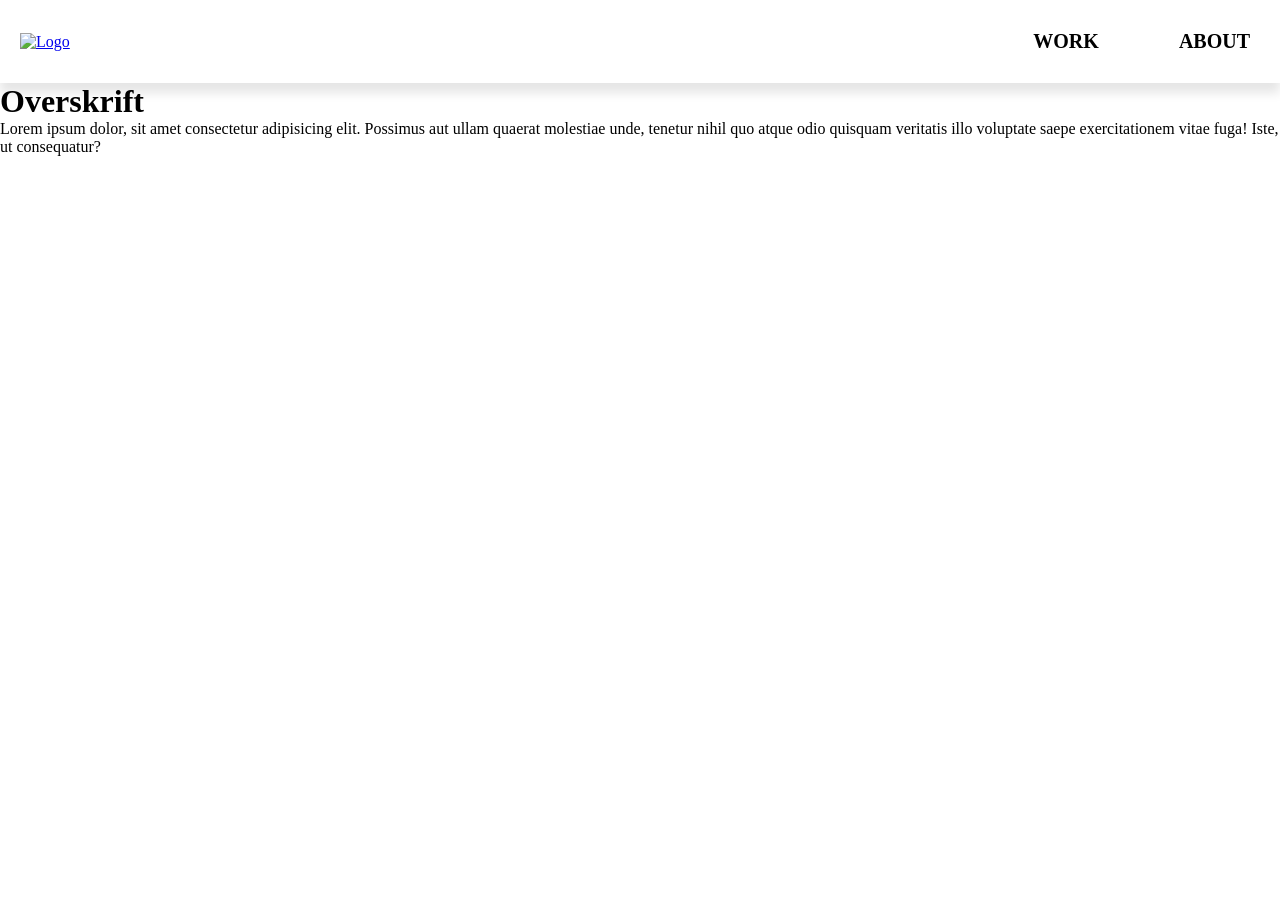
==== index.html @ a23b7e29 "færdig menu" ====
<!DOCTYPE html>
<html lang="da">

<head>
    <meta charset="UTF-8">
    <meta http-equiv="X-UA-Compatible" content="IE=edge">
    <meta name="viewport" content="width=device-width, initial-scale=1.0">
    <title>Forside</title>
    <link rel="stylesheet" href="generel.css">
</head>

<body>
    <header>
        <div class="logo">
            <a href="/">
                <img src="logo.png" alt="Logo">
            </a>
        </div>
        <nav>
            <ul class="menu">
                <li>
                    <details class="work-dropdown">
                        <summary class="menupunkt">WORK</summary>

                        <div class="work-menu">
                            <a href="tema2web.html">02 Grundlæggende Web</a>
                            <a href="tema3uxui.html">03 Grundlæggende UX/UI</a>
                            <a href="tema4js.html">04 Grundlæggende JavaScript</a>
                            <a href="tema5indhold.html">05 Grundlæggende Indhold</a>
                        </div>
                    </details>
                </li>


                <li><a href="about.html" class="menupunkt">ABOUT</a></li>
            </ul>
            <button class="burger">
                <span class="line"></span>
                <span class="line"></span>
                <span class="line"></span>
            </button>
        </nav>
    </header>


    <main>
        <h1>Overskrift</h1>
        <p>Lorem ipsum dolor, sit amet consectetur adipisicing elit. Possimus aut ullam quaerat molestiae unde, tenetur
            nihil quo atque odio quisquam veritatis illo voluptate saepe exercitationem vitae fuga! Iste, ut
            consequatur?</p>
    </main>

    <script src="menu.js"></script>
</body>

</html>
---- generel.css ----
/* RESET */
* {
  margin: 0;
  padding: 0;
  box-sizing: border-box;
}

header {
  position: sticky;
  top: 0;
  display: flex;
  justify-content: space-between;
  align-items: center;
  padding: 20px;
  background-color: #ffffff;
  box-shadow: 0 10px 10px rgba(0, 0, 0, 0.1);
}

.logo img {
  width: 50px;
  height: 50px;
}

nav {
  display: flex;
  align-items: center;
}

.menu {
  display: flex;
  list-style: none;
  margin: 0;
  padding: 0;
}

.menu li {
  margin-right: 20px;
}

.menu li:last-child {
  margin-right: 0;
}

.menu a,
.menupunkt {
  display: block;
  padding: 10px;
  color: #000000;
  font-size: 20px;
  font-weight: bold;
  text-decoration: none;
  transition: color 0.3s;
  text-align: end;
}

.burger {
  width: 30px;
  height: 20px;
  cursor: pointer;
}

.burger .line {
  display: block;
  width: 100%;
  height: 2px;
  background-color: #333333;
  margin-bottom: 5px;
  transition: 0.2s linear;
}

/* WORK MENU DROPDOWN */
summary {
  list-style: none;
  cursor: pointer;
}

summary::-webkit-details-marker {
  display: none;
}

/* dropdown styling */
.work-dropdown {
  position: relative;
}

.work-menu {
  margin-top: 10px;
}

.work-menu a {
  font-weight: normal;
  font-size: 16px;
}

/* media query for skærme på 800px eller mindre */
@media screen and (max-width: 800px) {
  .menu {
    display: none;
  }
  .burger {
    display: block;
    background-color: transparent;
    border: 0;
  }
  .burger.active .line:nth-child(1) {
    transform: rotate(45deg) translate(5px, 5px);
    transition: 0.2s linear;
  }

  .burger.active .line:nth-child(2) {
    opacity: 0;
    transition: 0.15s linear;
  }

  .burger.active .line:nth-child(3) {
    transform: rotate(-45deg) translate(5px, -5px);
    transition: 0.2s linear;
  }

  nav.active .menu {
    display: block;
    background-color: #ffffff;
    position: absolute;
    top: 94px;
    left: 0;
    width: 100%;
    box-shadow: 0 10px 10px rgba(0, 0, 0, 0.1);
    z-index: 1;
  }

  nav.active .menu li {
    margin: 10px 20px;
  }
}

/* media query for skærme på 801px eller større */
@media (min-width: 801px) {
  .menu {
    display: flex;
    margin-left: auto;
    gap: 40px;
  }

  .burger {
    display: none;
  }

  /* WORK MENU DROPDOWN DESKTOP */
  .work-menu {
    position: absolute;
    top: 100%;
    left: 0;
    background: white;
    box-shadow: 0 10px 10px rgba(0, 0, 0, 0.1);
    padding: 10px;
    min-width: 240px;
  }

  .work-menu a:hover,
  .menupunkt:hover {
    color: #ffd000;
    text-decoration: underline;
  }
}
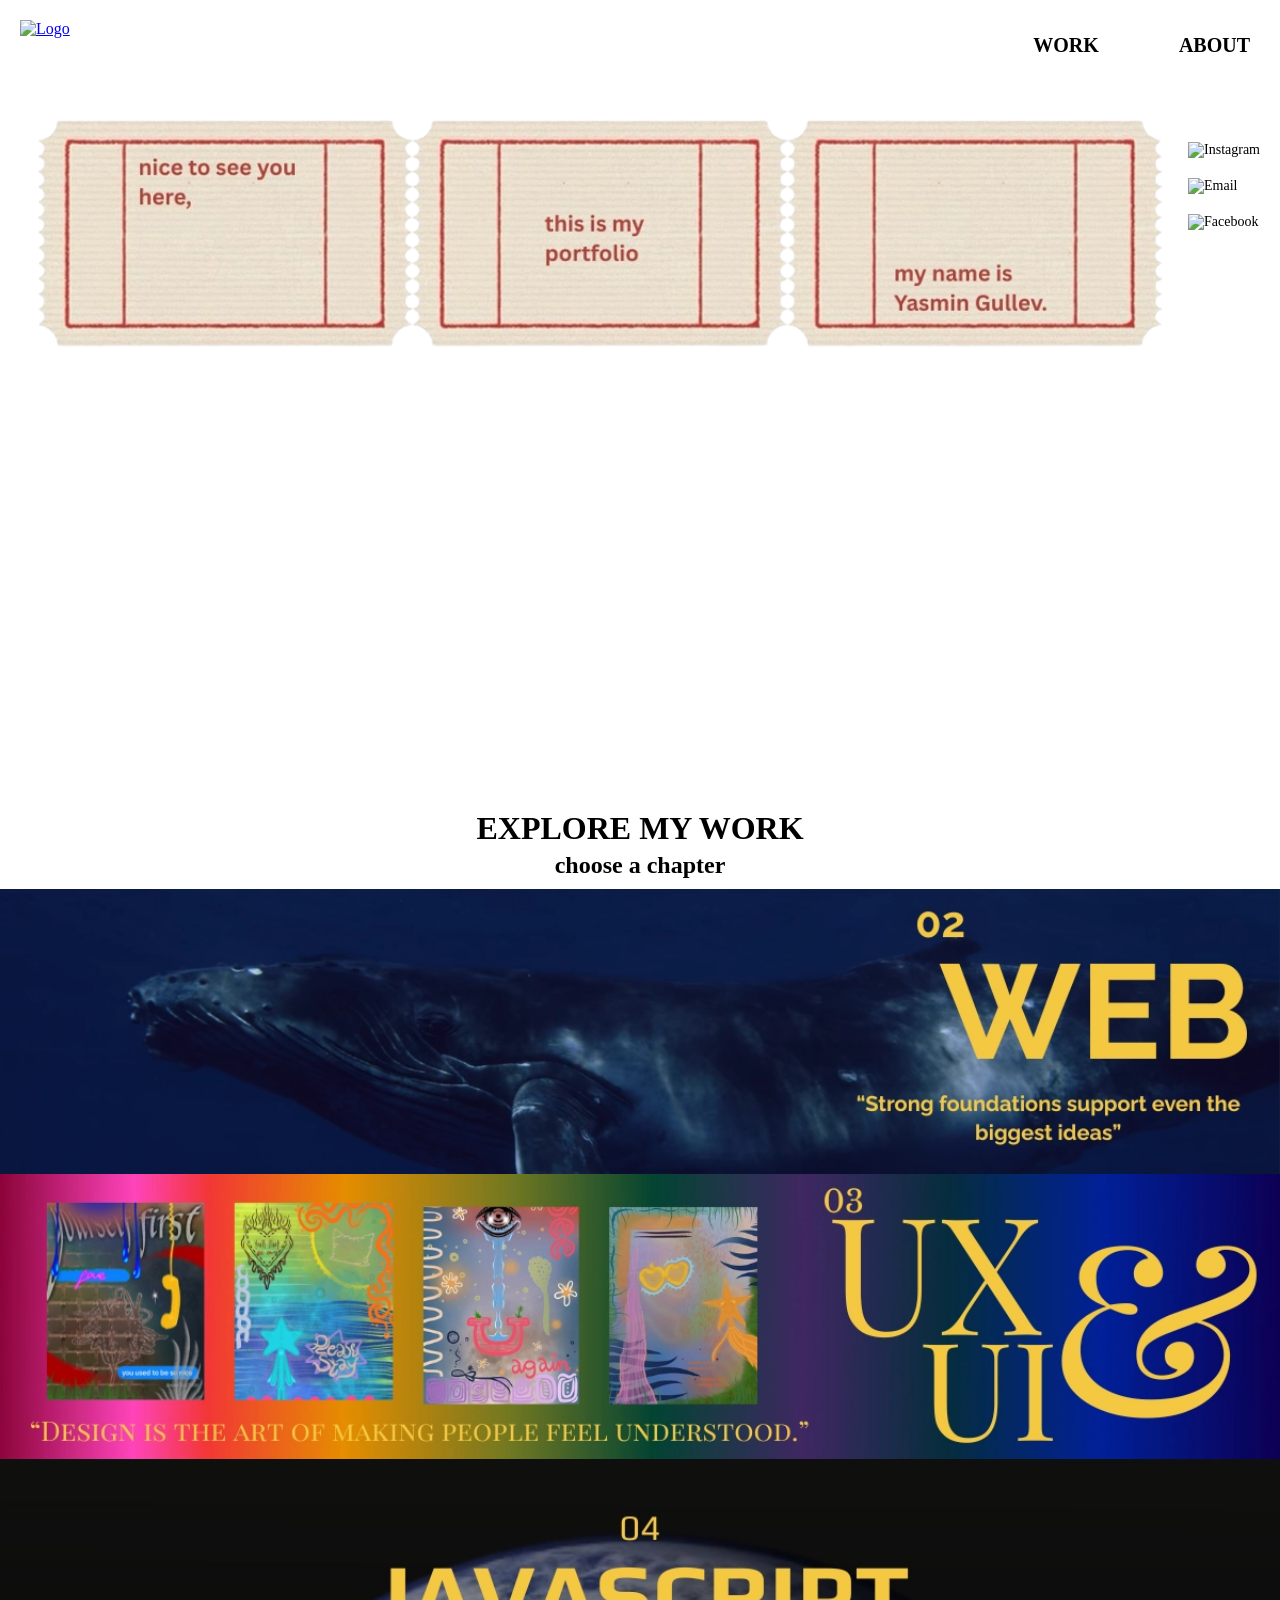
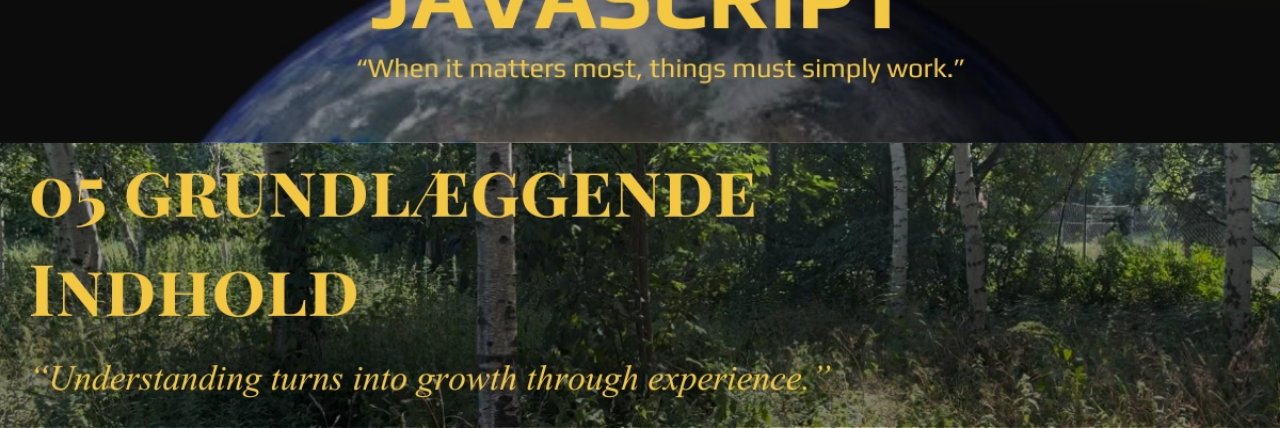
==== commit e7e52b6d: "forside halvt done" ====
--- a/index.html
+++ b/index.html
@@ -7,6 +7,7 @@
     <meta name="viewport" content="width=device-width, initial-scale=1.0">
     <title>Forside</title>
     <link rel="stylesheet" href="generel.css">
+    <link rel="stylesheet" href="forside.css">
 </head>
 
 <body>
@@ -43,12 +44,50 @@
     </header>
 
 
-    <main>
-        <h1>Overskrift</h1>
-        <p>Lorem ipsum dolor, sit amet consectetur adipisicing elit. Possimus aut ullam quaerat molestiae unde, tenetur
-            nihil quo atque odio quisquam veritatis illo voluptate saepe exercitationem vitae fuga! Iste, ut
-            consequatur?</p>
-    </main>
+    <section class="hero">
+        <div class="hero-content">
+            <img src="img/forside.webp" alt="Banner of 3 tickets that says welcome to my portfolio"
+                class="hero_section1">
+        </div>
+
+        <div class="socials">
+            <a href="#">
+                <img src="icons/instagram.svg" alt="Instagram">
+            </a>
+
+            <a href="#">
+                <img src="icons/email.svg" alt="Email">
+            </a>
+
+            <a href="#">
+                <img src="icons/facebook.svg" alt="Facebook">
+            </a>
+        </div>
+    </section>
+
+    <div class="title-section">
+        <h1>EXPLORE MY WORK</h1>
+        <h2>choose a chapter</h2>
+    </div>
+
+    <section class="projects">
+
+        <a href="tema2web.html">
+            <img src="img/02 web.webp" alt="02 Grundlæggende Webproject banner">
+        </a>
+
+        <a href="tema3uxui.html">
+            <img src="img/03 uxui.webp" alt="03 Grundlæggende UX/UI project banner">
+        </a>
+
+        <a href="tema4js.html">
+            <img src="img/04 js.webp" alt="04 Grundlæggende JavaScript project banner">
+        </a>
+
+        <a href="tema5indhold.html">
+            <img src="img/05 indhold.webp" alt="05 Grundlæggende Indhold project banner">
+        </a>
+    </section>
 
     <script src="menu.js"></script>
 </body>
--- a/generel.css
+++ b/generel.css
@@ -13,7 +13,6 @@
   align-items: center;
   padding: 20px;
   background-color: #ffffff;
-  box-shadow: 0 10px 10px rgba(0, 0, 0, 0.1);
 }
 
 .logo img {
@@ -78,7 +77,6 @@
   display: none;
 }
 
-/* dropdown styling */
 .work-dropdown {
   position: relative;
 }
@@ -90,6 +88,13 @@
 .work-menu a {
   font-weight: normal;
   font-size: 16px;
+}
+
+/* hero imgs styling */
+img {
+  width: 100%;
+  height: auto;
+  display: block;
 }
 
 /* media query for skærme på 800px eller mindre */
--- a/forside.css
+++ b/forside.css
@@ -0,0 +1,100 @@
+/* RESET */
+* {
+  margin: 0;
+  padding: 0;
+  box-sizing: border-box;
+}
+
+/* HERO – MOBIL FIRST */
+.hero {
+  display: grid;
+  grid-template-columns: 1fr;
+  gap: 20px;
+  padding: 20px;
+}
+
+/* HERO CONTENT */
+.hero-content {
+  width: 100%;
+}
+
+/* HERO IMAGE */
+.hero_section1 {
+  width: 100%;
+  max-width: 1200px; /* eller 1200px */
+  display: block;
+}
+
+/* SOCIALS – mobil (vandret) */
+.socials {
+  display: flex;
+  gap: 20px;
+}
+
+/* SOCIAL LINKS */
+.socials a {
+  text-decoration: none;
+  color: black;
+  font-size: 14px;
+}
+
+/* TITLE SECTION */
+.title-section {
+  text-align: center;
+  margin-bottom: 10px;
+}
+
+h1 {
+  font-size: 32px;
+  margin-bottom: 5px;
+}
+
+/* PROJECTS GRID */
+.projects {
+  display: grid;
+  /* gap: 60px;
+  padding: 60px 20px;*/
+}
+
+.projects a {
+  display: block;
+}
+
+.projects img {
+  width: 100%;
+  height: auto;
+  display: block;
+}
+/* media query for skærme på 800px eller mindre */
+@media screen and (max-width: 800px) {
+  .hero {
+    grid-template-columns: 1fr;
+    min-height: auto;
+    padding: 10px;
+    gap: 15px;
+  }
+
+  .socials {
+    flex-direction: row;
+    justify-content: center;
+  }
+}
+
+/* media query for skærme på 801px eller større */
+@media (min-width: 801px) {
+  .hero {
+    grid-template-columns: 1fr auto;
+    min-height: 80vh;
+    padding: 20px;
+    gap: 20px;
+  }
+
+  .hero_section1 {
+    margin-left: 5px;
+  }
+
+  .socials {
+    flex-direction: column;
+    margin-top: 31.7px;
+  }
+}
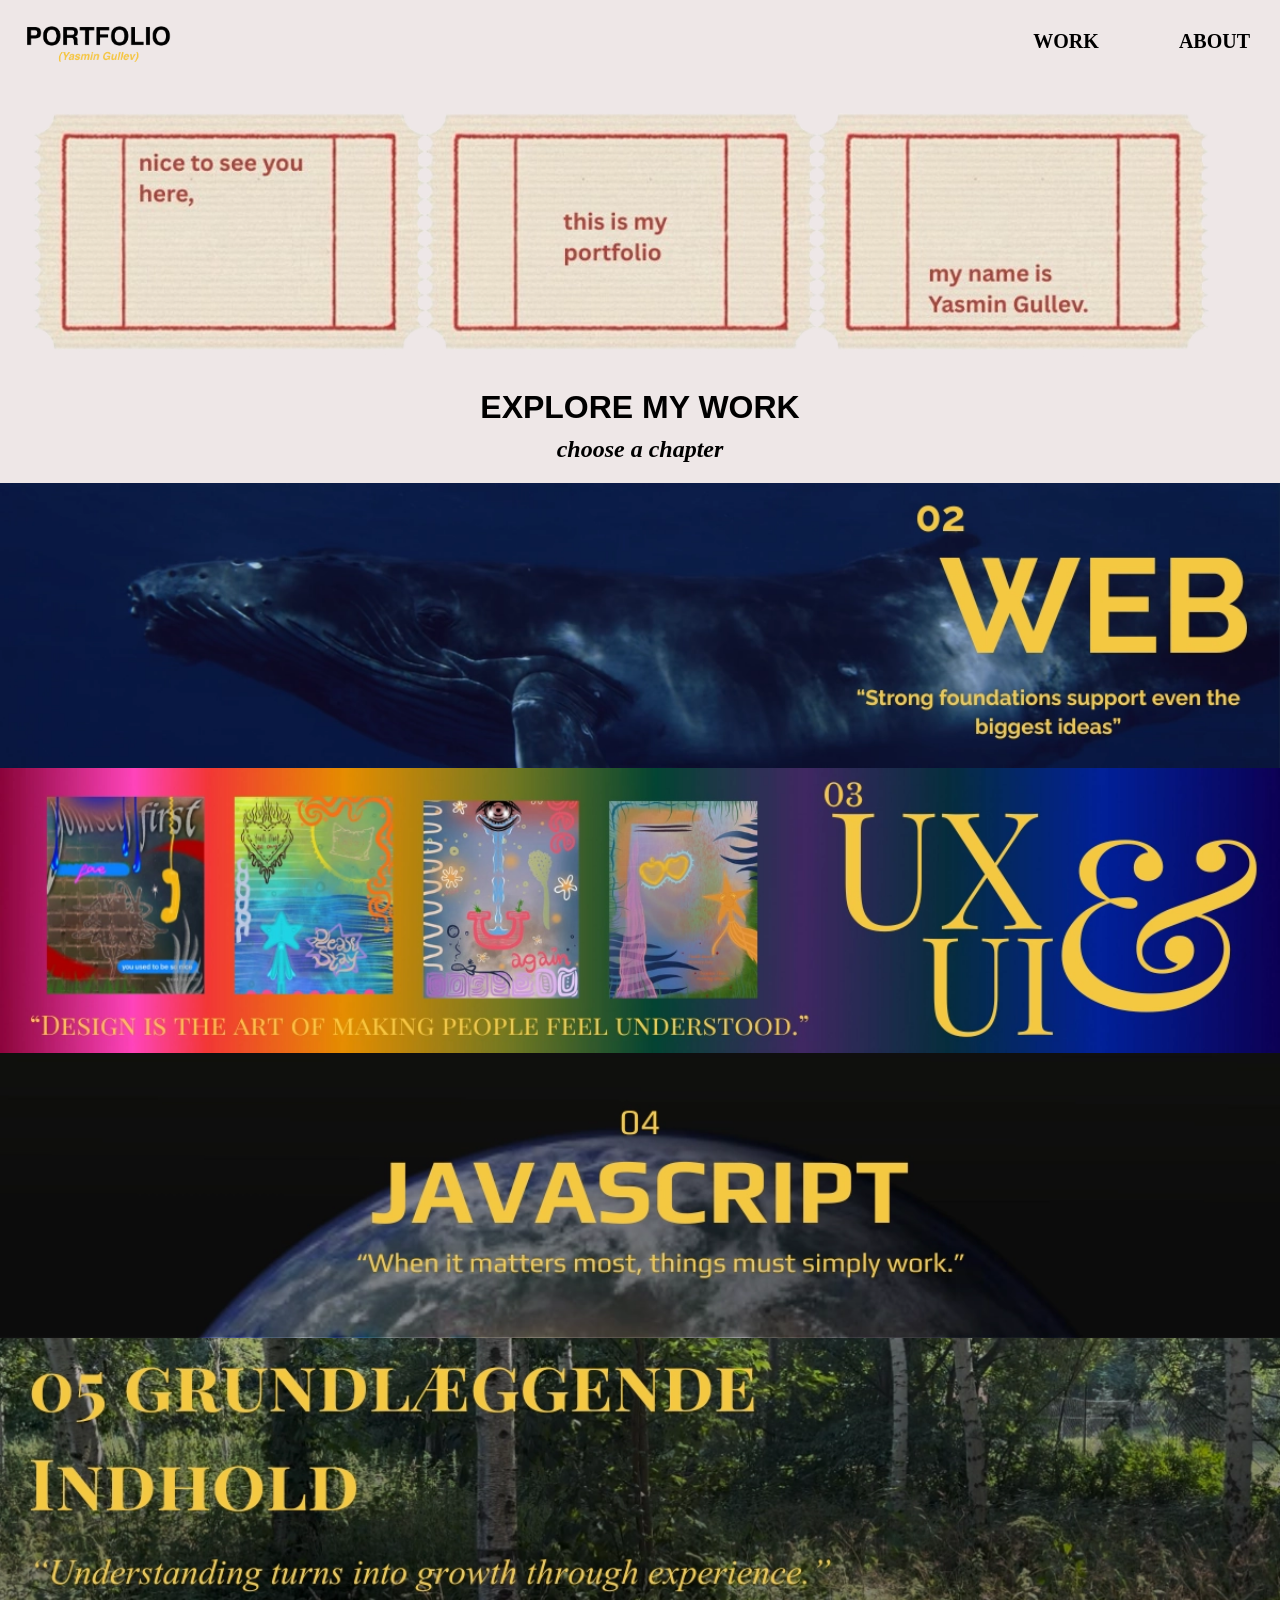
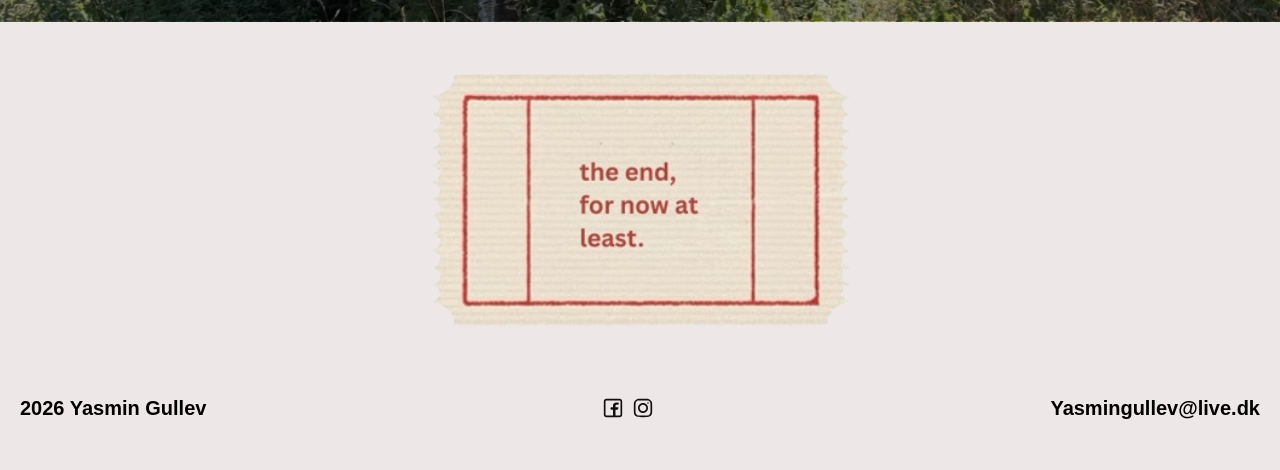
==== commit 92c46d22: "forside done" ====
--- a/index.html
+++ b/index.html
@@ -13,8 +13,8 @@
 <body>
     <header>
         <div class="logo">
-            <a href="/">
-                <img src="logo.png" alt="Logo">
+            <a href="index.html">
+                <img src="img/logo.webp" alt="Logo">
             </a>
         </div>
         <nav>
@@ -49,20 +49,6 @@
             <img src="img/forside.webp" alt="Banner of 3 tickets that says welcome to my portfolio"
                 class="hero_section1">
         </div>
-
-        <div class="socials">
-            <a href="#">
-                <img src="icons/instagram.svg" alt="Instagram">
-            </a>
-
-            <a href="#">
-                <img src="icons/email.svg" alt="Email">
-            </a>
-
-            <a href="#">
-                <img src="icons/facebook.svg" alt="Facebook">
-            </a>
-        </div>
     </section>
 
     <div class="title-section">
@@ -89,7 +75,26 @@
         </a>
     </section>
 
+    <img class="footer-img" src="img/forside_bottom.webp" alt="Ticket that says: the end at least for now">
+
     <script src="menu.js"></script>
+
+
+
+    <footer class="footer">
+        <p>2026 Yasmin Gullev</p>
+        <div class="socials_footer">
+            <a href="#">
+                <img src="svg/fb.svg" alt="Facebook">
+            </a>
+
+            <a href="#">
+                <img src="svg/ig.svg" alt="Instagram">
+            </a>
+
+        </div>
+        <a class="mail-link" href="mailto:Yasmingullev@live.dk">Yasmingullev@live.dk</a>
+    </footer>
 </body>
 
 </html>
--- a/generel.css
+++ b/generel.css
@@ -5,6 +5,23 @@
   box-sizing: border-box;
 }
 
+:root {
+  --accent: #f5c518;
+  --primary-color: #000000;
+  --base-color: #eee7e7;
+
+  --primary-font: helvetica, arial, sans-serif;
+  --secondary-font: "Times New Roman", serif;
+
+  --font-size-title: 32px;
+  --font-size-text: 16px;
+  --font-size-img: 10px;
+}
+
+body {
+  background-color: var(--base-color);
+}
+
 header {
   position: sticky;
   top: 0;
@@ -12,12 +29,12 @@
   justify-content: space-between;
   align-items: center;
   padding: 20px;
-  background-color: #ffffff;
+  background-color: var(--base-color);
 }
 
 .logo img {
-  width: 50px;
-  height: 50px;
+  width: auto;
+  height: 40px;
 }
 
 nav {
@@ -44,7 +61,7 @@
 .menupunkt {
   display: block;
   padding: 10px;
-  color: #000000;
+  color: var(--primary-color);
   font-size: 20px;
   font-weight: bold;
   text-decoration: none;
@@ -62,7 +79,7 @@
   display: block;
   width: 100%;
   height: 2px;
-  background-color: #333333;
+  background-color: var(--primary-color);
   margin-bottom: 5px;
   transition: 0.2s linear;
 }
@@ -97,6 +114,63 @@
   display: block;
 }
 
+.title-section h1 {
+  font-family: var(--primary-font);
+  font-size: var(--font-size-title);
+  color: var(--primary-color);
+  margin-bottom: 10px;
+}
+
+.title-section h2 {
+  font-family: var(--secondary-font);
+  font-style: italic;
+  font-size: 24px;
+  color: var(--primary-color);
+  margin-bottom: 20px;
+}
+
+.footer {
+  display: flex;
+  flex-direction: row;
+  justify-content: space-between;
+  align-items: center;
+  padding: 10px 20px;
+  background-color: var(--base-color);
+  margin-bottom: 40px;
+}
+
+.footer-img {
+  margin-top: 40px;
+  margin-bottom: 40px;
+}
+
+.footer p,
+.footer a {
+  font-family: var(--primary-font);
+  font-size: 20px;
+  font-weight: bold;
+  color: var(--primary-color);
+  text-decoration: none;
+}
+
+.socials_footer {
+  display: flex;
+  gap: 10px;
+  flex-direction: row;
+  justify-content: center;
+}
+
+.socials_footer img {
+  width: 20px;
+  height: 20px;
+}
+
+.mail-link {
+  text-decoration: none;
+  color: var(--primary-color);
+  font-size: 14px;
+}
+
 /* media query for skærme på 800px eller mindre */
 @media screen and (max-width: 800px) {
   .menu {
@@ -104,7 +178,7 @@
   }
   .burger {
     display: block;
-    background-color: transparent;
+    background-color: var(--base-color);
     border: 0;
   }
   .burger.active .line:nth-child(1) {
@@ -124,12 +198,11 @@
 
   nav.active .menu {
     display: block;
-    background-color: #ffffff;
+    background-color: var(--base-color);
     position: absolute;
     top: 94px;
     left: 0;
     width: 100%;
-    box-shadow: 0 10px 10px rgba(0, 0, 0, 0.1);
     z-index: 1;
   }
 
@@ -155,14 +228,14 @@
     position: absolute;
     top: 100%;
     left: 0;
-    background: white;
-    box-shadow: 0 10px 10px rgba(0, 0, 0, 0.1);
+    background: var(--base-color);
     padding: 10px;
     min-width: 240px;
   }
 
   .work-menu a:hover,
-  .menupunkt:hover {
+  .menupunkt:hover,
+  .mail-link:hover {
     color: #ffd000;
     text-decoration: underline;
   }
--- a/forside.css
+++ b/forside.css
@@ -28,7 +28,15 @@
 /* SOCIALS – mobil (vandret) */
 .socials {
   display: flex;
-  gap: 20px;
+  gap: 25px;
+  flex-direction: row;
+  justify-content: center;
+}
+
+.socials img {
+  width: 30px;
+  height: 30px;
+  align-self: center;
 }
 
 /* SOCIAL LINKS */
@@ -65,6 +73,7 @@
   height: auto;
   display: block;
 }
+
 /* media query for skærme på 800px eller mindre */
 @media screen and (max-width: 800px) {
   .hero {
@@ -74,27 +83,17 @@
     gap: 15px;
   }
 
-  .socials {
-    flex-direction: row;
-    justify-content: center;
+  /* media query for skærme på 801px eller større */
+  @media (min-width: 801px) {
+    .hero {
+      grid-template-columns: 1fr auto;
+      min-height: 80vh;
+      padding: 20px;
+      gap: 20px;
+    }
+
+    .hero_section1 {
+      margin-left: 5px;
+    }
   }
 }
-
-/* media query for skærme på 801px eller større */
-@media (min-width: 801px) {
-  .hero {
-    grid-template-columns: 1fr auto;
-    min-height: 80vh;
-    padding: 20px;
-    gap: 20px;
-  }
-
-  .hero_section1 {
-    margin-left: 5px;
-  }
-
-  .socials {
-    flex-direction: column;
-    margin-top: 31.7px;
-  }
-}
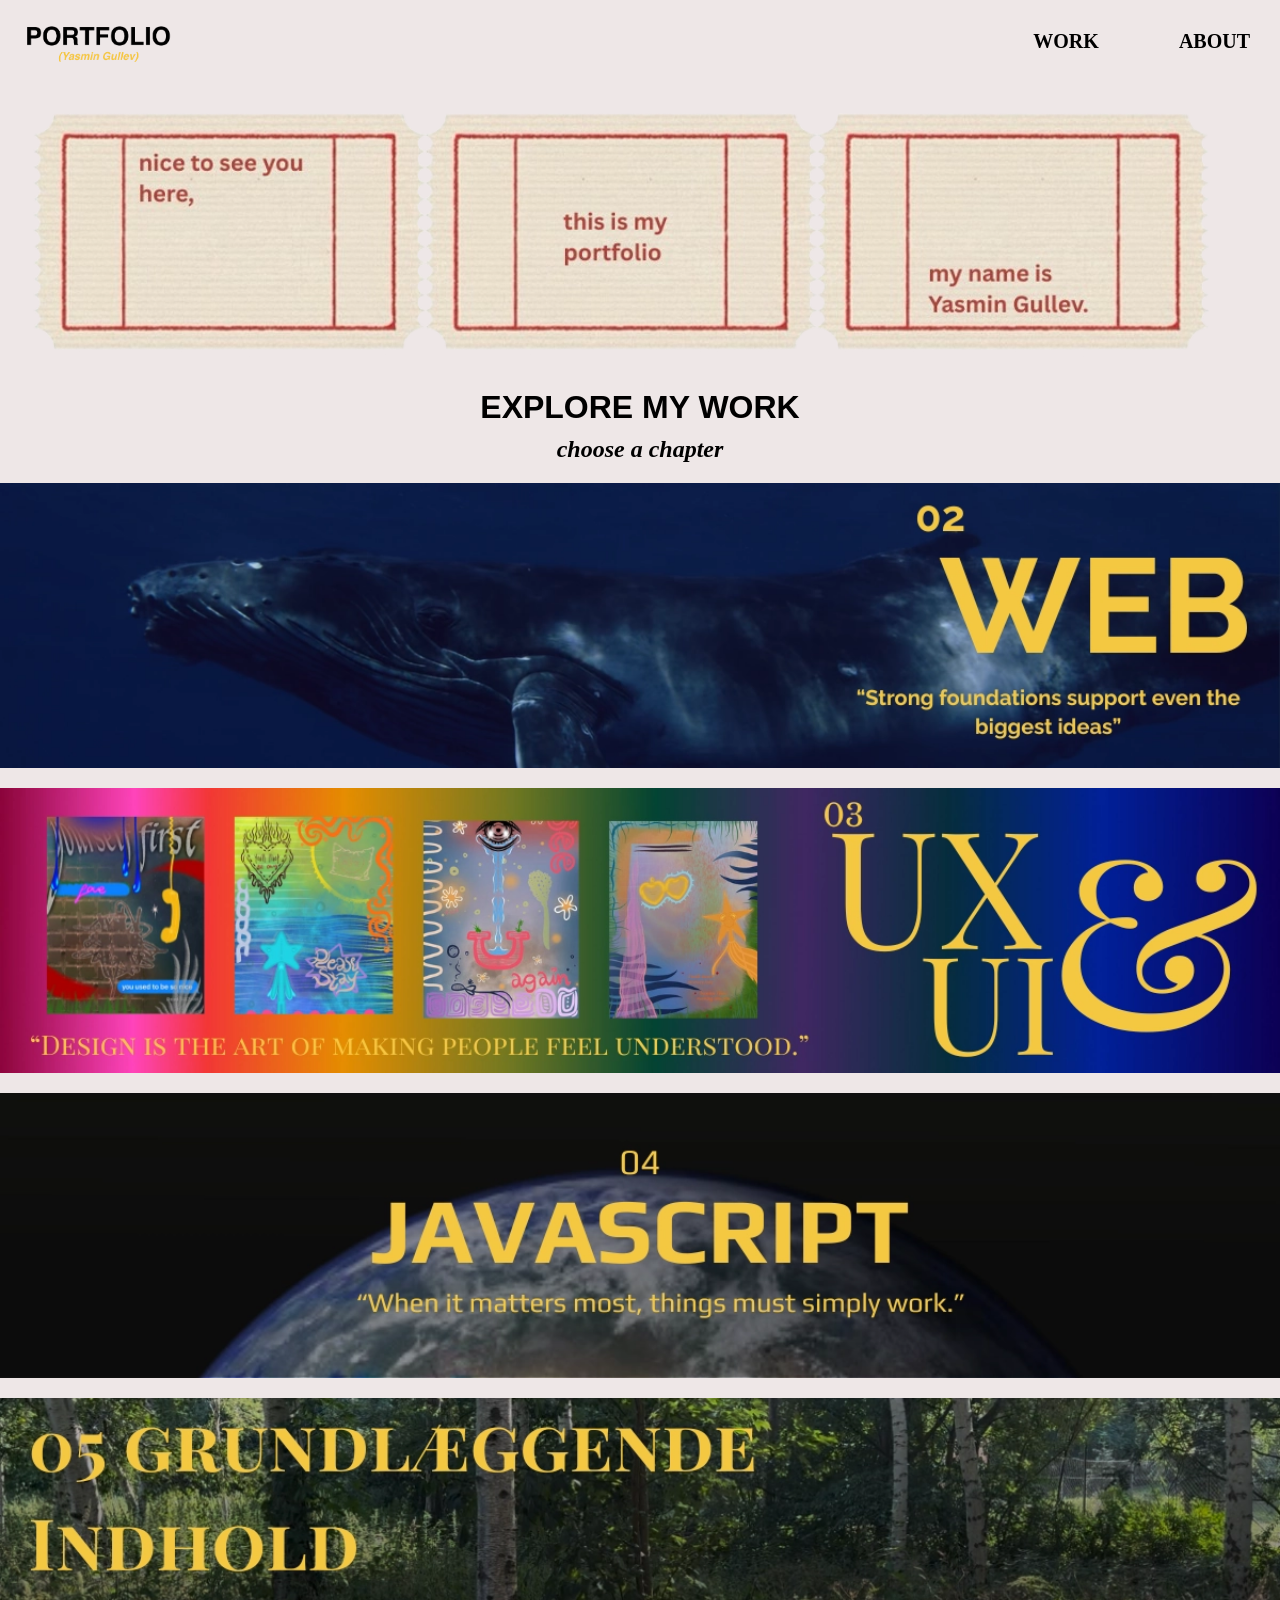
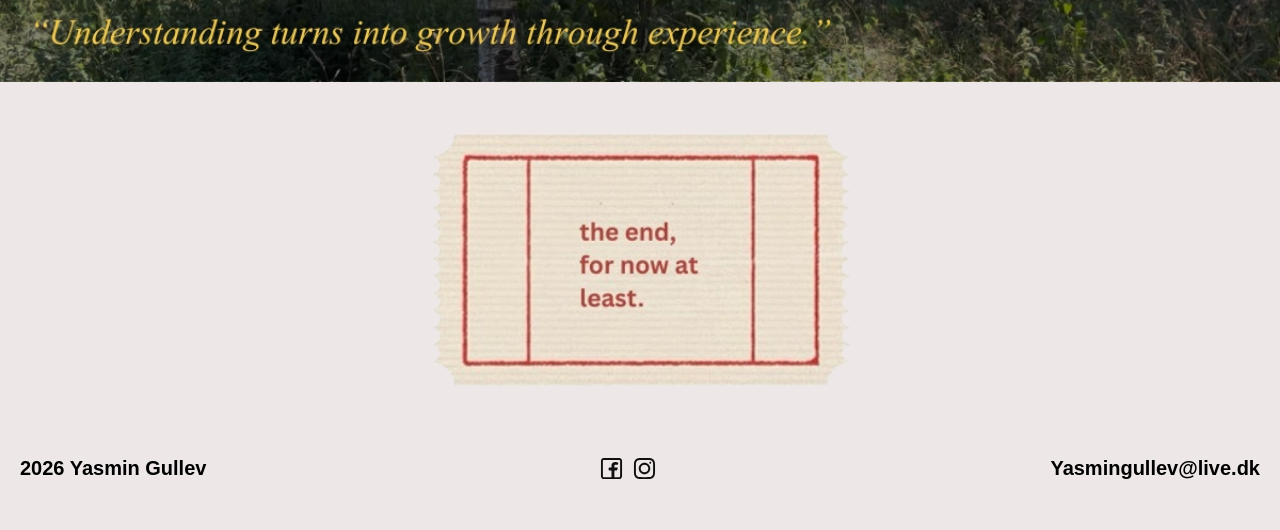
==== commit 42606873: "skelet done" ====
--- a/index.html
+++ b/index.html
@@ -46,8 +46,8 @@
 
     <section class="hero">
         <div class="hero-content">
-            <img src="img/forside.webp" alt="Banner of 3 tickets that says welcome to my portfolio"
-                class="hero_section1">
+            <img class="hero_section1" src="img/forside.webp"
+                alt="Banner of 3 tickets that says welcome to my portfolio">
         </div>
     </section>
 
--- a/generel.css
+++ b/generel.css
@@ -147,7 +147,7 @@
 .footer p,
 .footer a {
   font-family: var(--primary-font);
-  font-size: 20px;
+  font-size: 10px;
   font-weight: bold;
   color: var(--primary-color);
   text-decoration: none;
@@ -161,8 +161,8 @@
 }
 
 .socials_footer img {
-  width: 20px;
-  height: 20px;
+  width: 23px;
+  height: 23px;
 }
 
 .mail-link {
@@ -239,4 +239,13 @@
     color: #ffd000;
     text-decoration: underline;
   }
-}
+
+  .footer p,
+  .footer a {
+    font-family: var(--primary-font);
+    font-size: 20px;
+    font-weight: bold;
+    color: var(--primary-color);
+    text-decoration: none;
+  }
+}
--- a/forside.css
+++ b/forside.css
@@ -21,7 +21,7 @@
 /* HERO IMAGE */
 .hero_section1 {
   width: 100%;
-  max-width: 1200px; /* eller 1200px */
+  max-width: 1200px;
   display: block;
 }
 
@@ -31,19 +31,6 @@
   gap: 25px;
   flex-direction: row;
   justify-content: center;
-}
-
-.socials img {
-  width: 30px;
-  height: 30px;
-  align-self: center;
-}
-
-/* SOCIAL LINKS */
-.socials a {
-  text-decoration: none;
-  color: black;
-  font-size: 14px;
 }
 
 /* TITLE SECTION */
@@ -58,11 +45,6 @@
 }
 
 /* PROJECTS GRID */
-.projects {
-  display: grid;
-  /* gap: 60px;
-  padding: 60px 20px;*/
-}
 
 .projects a {
   display: block;
@@ -72,6 +54,8 @@
   width: 100%;
   height: auto;
   display: block;
+  margin-top: 20px;
+  margin-bottom: 20px;
 }
 
 /* media query for skærme på 800px eller mindre */
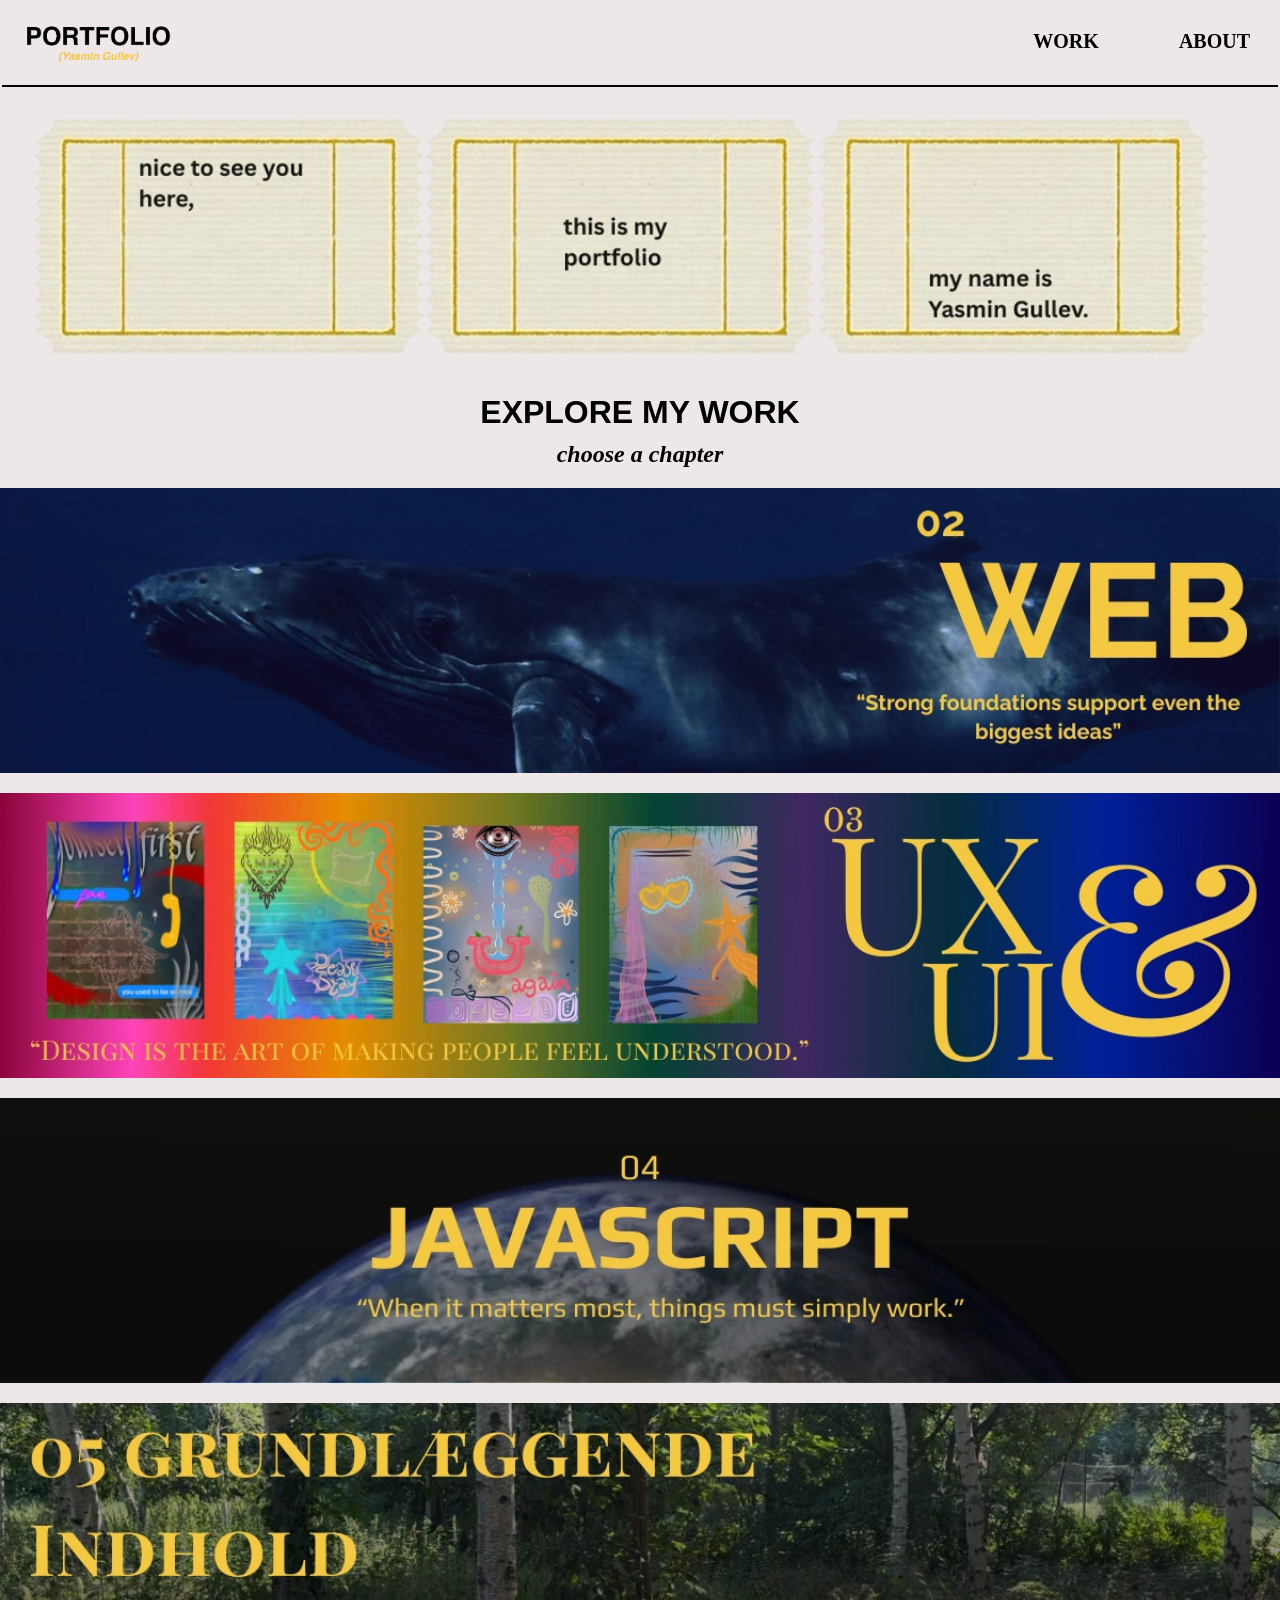
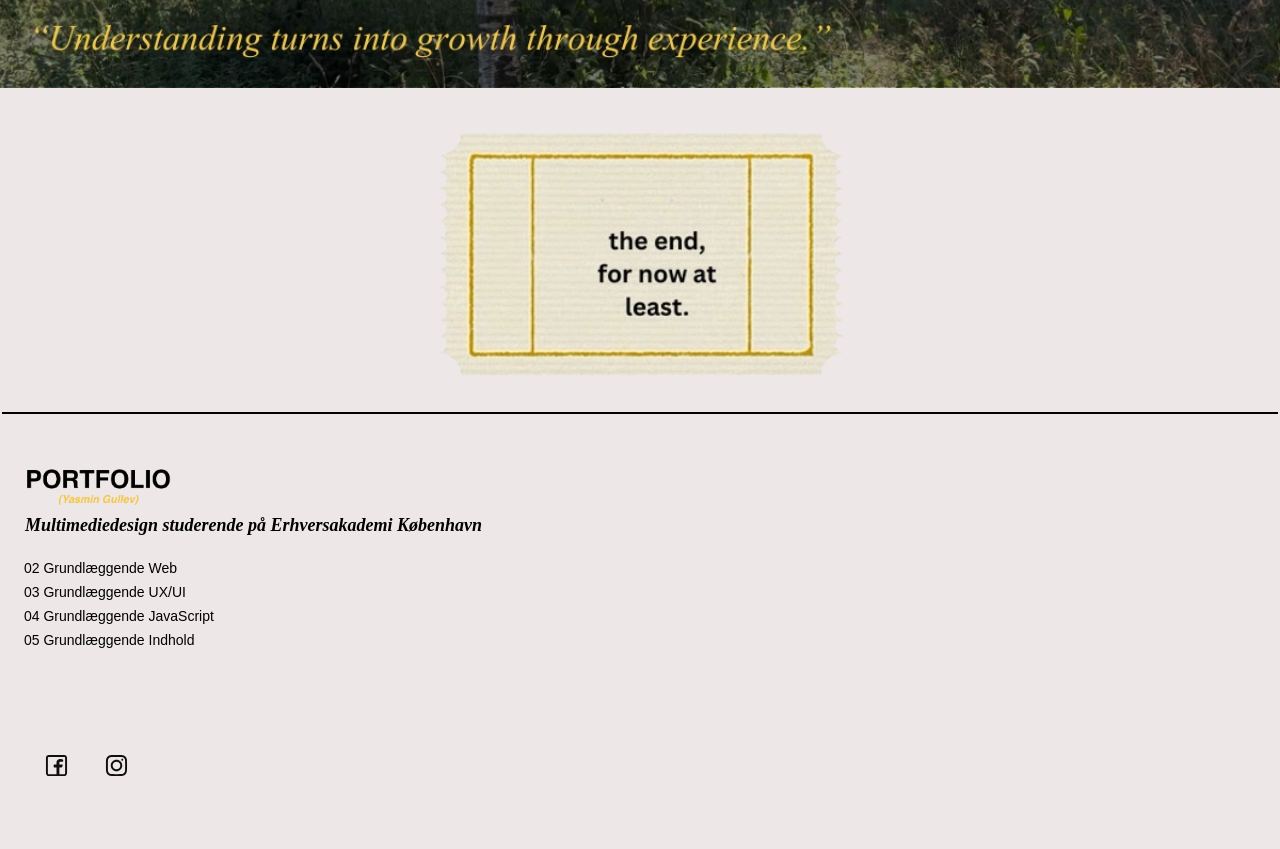
==== commit 9f476f77: "web næsten done" ====
--- a/index.html
+++ b/index.html
@@ -43,6 +43,9 @@
         </nav>
     </header>
 
+    <div class="divider">
+    </div>
+
 
     <section class="hero">
         <div class="hero-content">
@@ -77,24 +80,36 @@
 
     <img class="footer-img" src="img/forside_bottom.webp" alt="Ticket that says: the end at least for now">
 
-    <script src="menu.js"></script>
 
-
-
+    <div class="divider">
+    </div>
     <footer class="footer">
-        <p>2026 Yasmin Gullev</p>
+        <img class="footer-logo" src="img/logo.webp" alt="Logo">
+        <h3>Multimediedesign studerende på Erhversakademi København</h3>
+        <a href="tema2web.html">
+            <p> 02 Grundlæggende Web</p>
+        </a>
+        <a href="tema3uxui.html">
+            <p> 03 Grundlæggende UX/UI</p>
+        </a>
+        <a href="tema4js.html">
+            <p> 04 Grundlæggende JavaScript</p>
+        </a>
+        <a href="tema5indhold.html">
+            <p> 05 Grundlæggende Indhold</p>
+        </a>
         <div class="socials_footer">
-            <a href="#">
+            <a href="">
                 <img src="svg/fb.svg" alt="Facebook">
             </a>
 
             <a href="#">
                 <img src="svg/ig.svg" alt="Instagram">
             </a>
+        </div>
+    </footer>
 
-        </div>
-        <a class="mail-link" href="mailto:Yasmingullev@live.dk">Yasmingullev@live.dk</a>
-    </footer>
+    <script src="menu.js"></script>
 </body>
 
 </html>
--- a/generel.css
+++ b/generel.css
@@ -14,7 +14,9 @@
   --secondary-font: "Times New Roman", serif;
 
   --font-size-title: 32px;
-  --font-size-text: 16px;
+  --font-size-subtitle: 18px;
+  --font-size-h3: 16px;
+  --font-size-text: 12px;
   --font-size-img: 10px;
 }
 
@@ -130,39 +132,49 @@
 }
 
 .footer {
-  display: flex;
-  flex-direction: row;
-  justify-content: space-between;
-  align-items: center;
+  display: grid;
+  grid-template-columns: 1fr;
   padding: 10px 20px;
   background-color: var(--base-color);
   margin-bottom: 40px;
 }
 
-.footer-img {
+.footer-logo {
+  width: auto;
+  height: 40px;
   margin-top: 40px;
-  margin-bottom: 40px;
-}
-
+  margin-bottom: 10px;
+}
+
+.footer h3 {
+  font-family: var(--secondary-font);
+  font-style: italic;
+  font-size: 18px;
+  color: var(--primary-color);
+  margin-bottom: 20px;
+  margin-left: 5px;
+}
 .footer p,
 .footer a {
   font-family: var(--primary-font);
-  font-size: 10px;
-  font-weight: bold;
+  font-size: 14px;
   color: var(--primary-color);
   text-decoration: none;
+  margin: 2px;
 }
 
 .socials_footer {
   display: flex;
   gap: 10px;
   flex-direction: row;
-  justify-content: center;
 }
 
 .socials_footer img {
   width: 23px;
   height: 23px;
+  margin-top: 100px;
+  margin-bottom: 20px;
+  margin-left: 23px;
 }
 
 .mail-link {
@@ -171,6 +183,11 @@
   font-size: 14px;
 }
 
+.divider {
+  height: 2px;
+  background-color: #000000;
+  margin: 0.1rem;
+}
 /* media query for skærme på 800px eller mindre */
 @media screen and (max-width: 800px) {
   .menu {
@@ -235,17 +252,20 @@
 
   .work-menu a:hover,
   .menupunkt:hover,
-  .mail-link:hover {
+  footer a:hover,
+  footer p:hover {
     color: #ffd000;
     text-decoration: underline;
   }
 
-  .footer p,
-  .footer a {
-    font-family: var(--primary-font);
-    font-size: 20px;
-    font-weight: bold;
-    color: var(--primary-color);
-    text-decoration: none;
-  }
-}
+  .projects img {
+    display: block;
+    width: 100%;
+    transition: transform 0.3s ease, filter 0.3s ease;
+  }
+
+  .projects img:hover {
+    transform: scale(1.03);
+    filter: brightness(0.9);
+  }
+}
--- a/forside.css
+++ b/forside.css
@@ -58,6 +58,10 @@
   margin-bottom: 20px;
 }
 
+.footer-img {
+  margin-bottom: 20px;
+}
+
 /* media query for skærme på 800px eller mindre */
 @media screen and (max-width: 800px) {
   .hero {
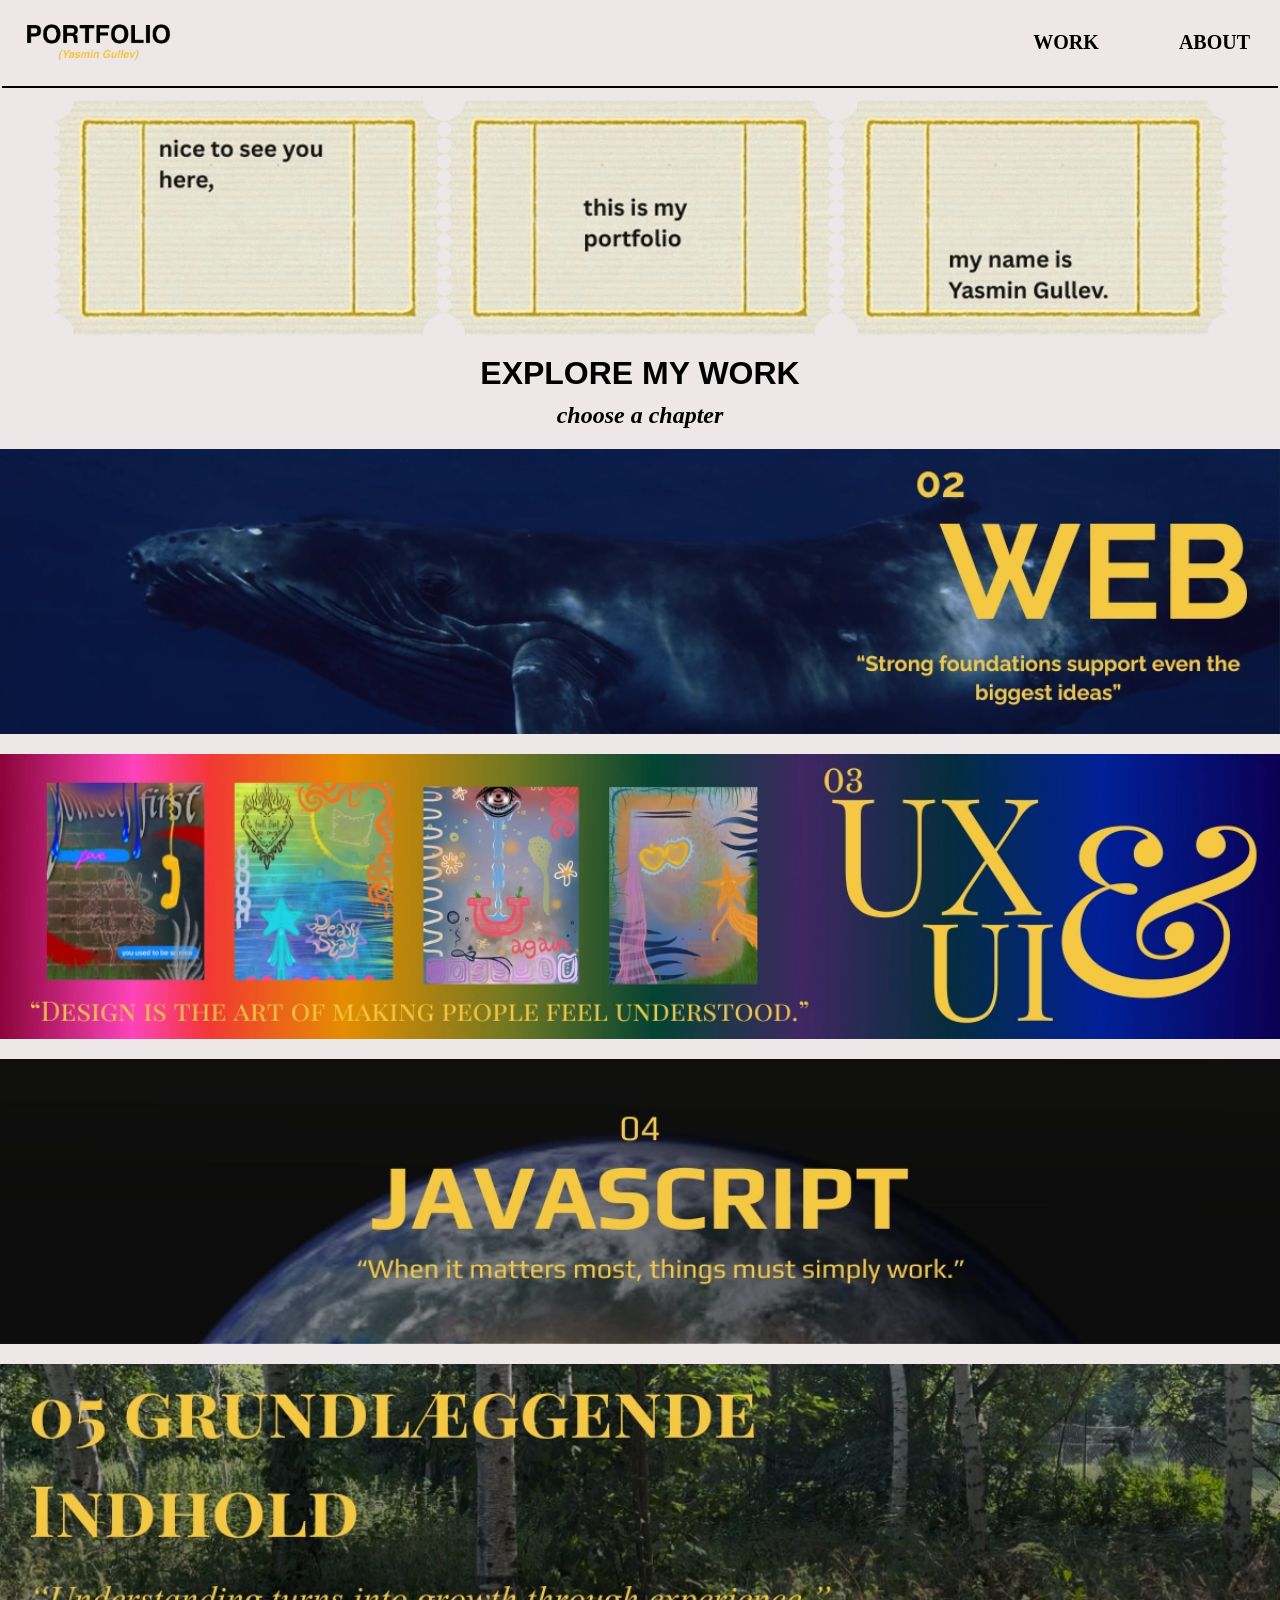
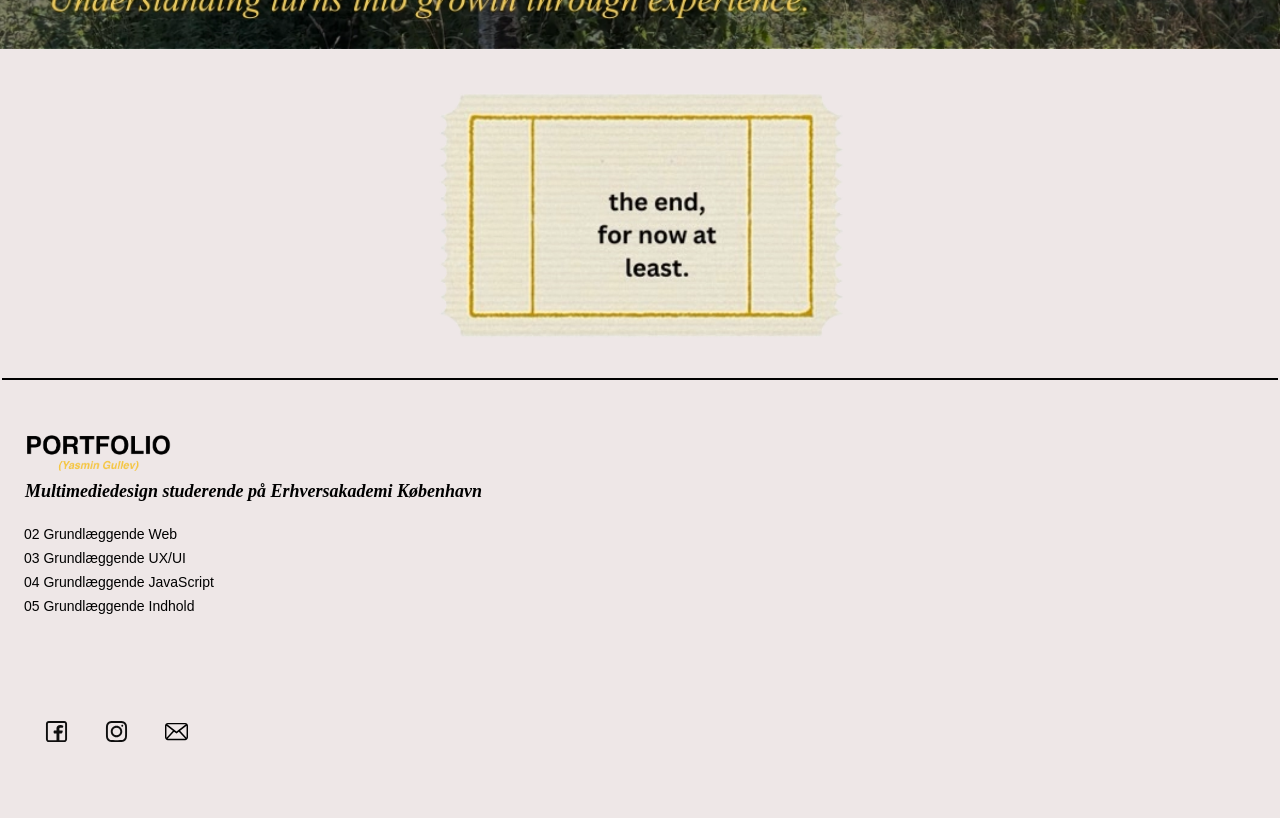
==== commit e69d91ee: "alle sider done pånær about" ====
--- a/index.html
+++ b/index.html
@@ -49,7 +49,7 @@
 
     <section class="hero">
         <div class="hero-content">
-            <img class="hero_section1" src="img/forside.webp"
+            <img class="hero_section" src="img/forside.webp"
                 alt="Banner of 3 tickets that says welcome to my portfolio">
         </div>
     </section>
@@ -106,6 +106,10 @@
             <a href="#">
                 <img src="svg/ig.svg" alt="Instagram">
             </a>
+
+            <a href="mailto:yasmingullev@live.dk">
+                <img src="svg/mail.svg" alt="mail">
+            </a>
         </div>
     </footer>
 
--- a/generel.css
+++ b/generel.css
@@ -9,6 +9,7 @@
   --accent: #f5c518;
   --primary-color: #000000;
   --base-color: #eee7e7;
+  --text-light: #ffffff;
 
   --primary-font: helvetica, arial, sans-serif;
   --secondary-font: "Times New Roman", serif;
@@ -110,9 +111,9 @@
 }
 
 /* hero imgs styling */
-img {
+.herosection1 img {
   width: 100%;
-  height: auto;
+  max-width: none;
   display: block;
 }
 
@@ -257,15 +258,4 @@
     color: #ffd000;
     text-decoration: underline;
   }
-
-  .projects img {
-    display: block;
-    width: 100%;
-    transition: transform 0.3s ease, filter 0.3s ease;
-  }
-
-  .projects img:hover {
-    transform: scale(1.03);
-    filter: brightness(0.9);
-  }
-}
+}
--- a/forside.css
+++ b/forside.css
@@ -5,21 +5,15 @@
   box-sizing: border-box;
 }
 
-/* HERO – MOBIL FIRST */
-.hero {
-  display: grid;
-  grid-template-columns: 1fr;
-  gap: 20px;
-  padding: 20px;
-}
-
 /* HERO CONTENT */
 .hero-content {
+  display: flex;
+  justify-content: center;
   width: 100%;
 }
 
 /* HERO IMAGE */
-.hero_section1 {
+.hero_section {
   width: 100%;
   max-width: 1200px;
   display: block;
@@ -59,7 +53,10 @@
 }
 
 .footer-img {
-  margin-bottom: 20px;
+  width: 100%;
+  height: auto;
+  display: block;
+  margin-bottom: 25px;
 }
 
 /* media query for skærme på 800px eller mindre */
@@ -84,4 +81,15 @@
       margin-left: 5px;
     }
   }
+
+  .projects img {
+    display: block;
+    width: 100%;
+    transition: transform 0.3s ease, filter 0.3s ease;
+  }
+
+  .projects img:hover {
+    transform: scale(1.03);
+    filter: brightness(0.9);
+  }
 }
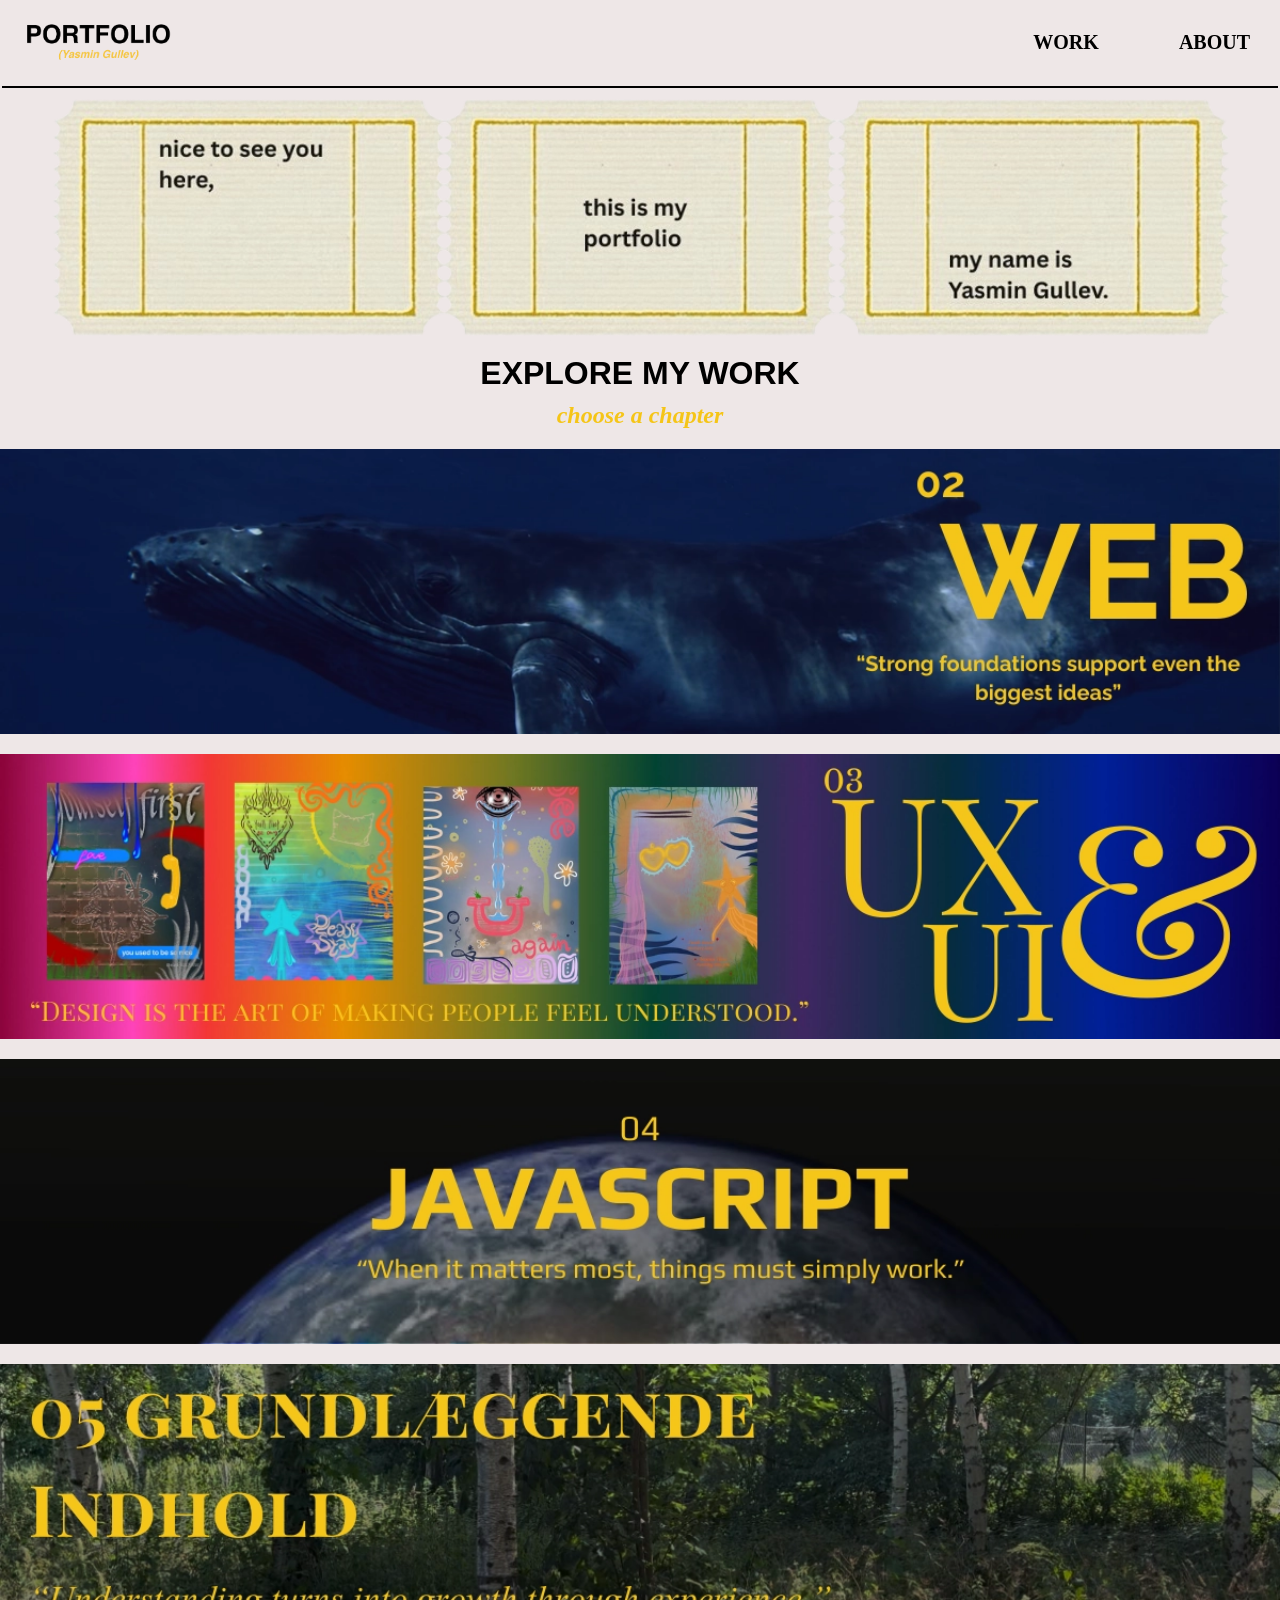
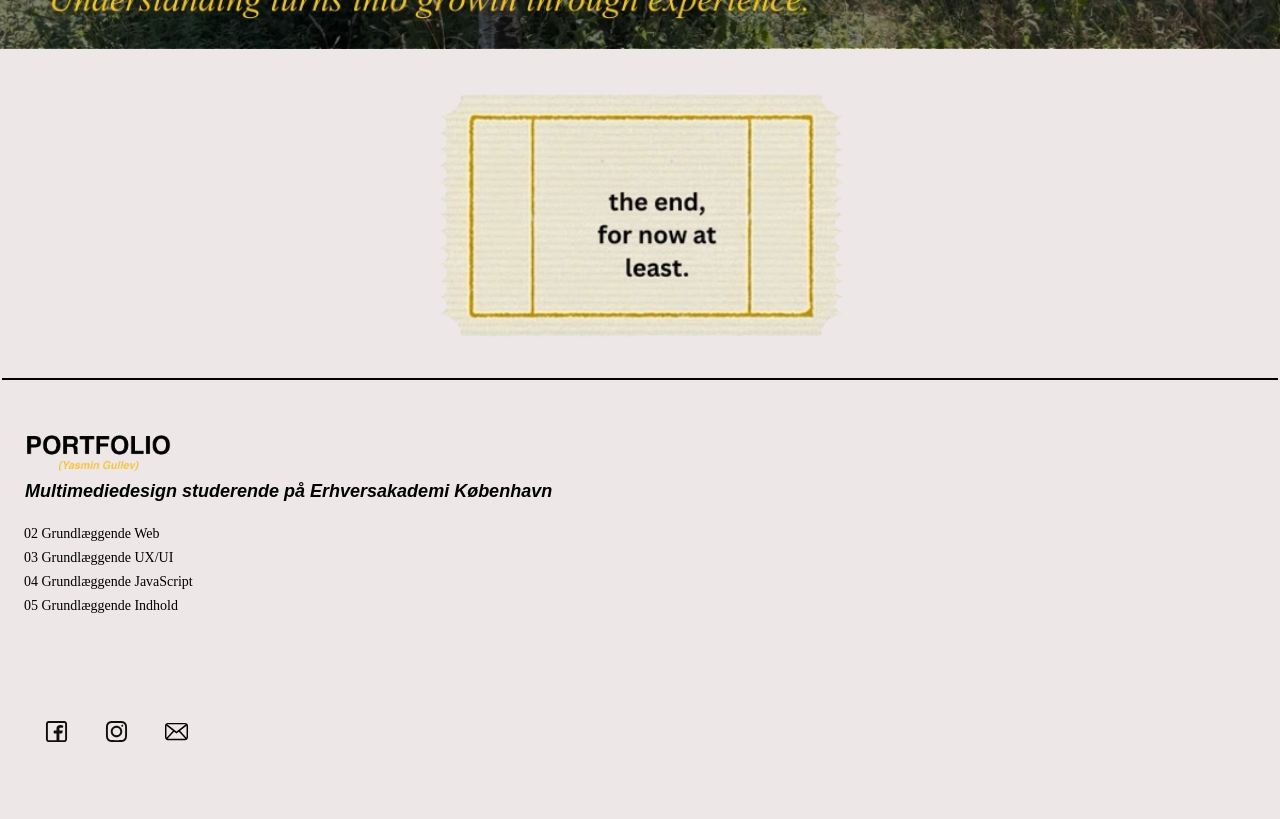
==== commit 4f1d8f68: "norobots" ====
--- a/index.html
+++ b/index.html
@@ -5,6 +5,7 @@
     <meta charset="UTF-8">
     <meta http-equiv="X-UA-Compatible" content="IE=edge">
     <meta name="viewport" content="width=device-width, initial-scale=1.0">
+    <meta name="robots" content="noindex">
     <title>Forside</title>
     <link rel="stylesheet" href="generel.css">
     <link rel="stylesheet" href="forside.css">
--- a/generel.css
+++ b/generel.css
@@ -11,14 +11,17 @@
   --base-color: #eee7e7;
   --text-light: #ffffff;
 
-  --primary-font: helvetica, arial, sans-serif;
-  --secondary-font: "Times New Roman", serif;
+  --primary-font: "Times New Roman", serif;
+  --secondary-font: helvetica, arial, sans-serif;
 
   --font-size-title: 32px;
-  --font-size-subtitle: 18px;
-  --font-size-h3: 16px;
+  --font-size-subtitle: 20px;
+  --font-size-h3: 25px;
   --font-size-text: 12px;
   --font-size-img: 10px;
+
+  --line-size: 400px;
+  --line-height: 1.6;
 }
 
 body {
@@ -64,6 +67,7 @@
 .menupunkt {
   display: block;
   padding: 10px;
+  font-family: var(--primary-font);
   color: var(--primary-color);
   font-size: 20px;
   font-weight: bold;
@@ -118,17 +122,17 @@
 }
 
 .title-section h1 {
+  font-family: var(--secondary-font);
+  font-size: var(--font-size-title);
+  color: var(--primary-color);
+  margin-bottom: 10px;
+}
+
+.title-section h2 {
   font-family: var(--primary-font);
-  font-size: var(--font-size-title);
-  color: var(--primary-color);
-  margin-bottom: 10px;
-}
-
-.title-section h2 {
-  font-family: var(--secondary-font);
   font-style: italic;
   font-size: 24px;
-  color: var(--primary-color);
+  color: var(--accent);
   margin-bottom: 20px;
 }
 
@@ -253,6 +257,7 @@
 
   .work-menu a:hover,
   .menupunkt:hover,
+  .projects,
   footer a:hover,
   footer p:hover {
     color: #ffd000;
--- a/forside.css
+++ b/forside.css
@@ -29,17 +29,14 @@
 
 /* TITLE SECTION */
 .title-section {
+  font-family: var(--secondary-font);
+  font-size: var(--font-size-title);
+  margin-bottom: 5px;
   text-align: center;
   margin-bottom: 10px;
 }
 
-h1 {
-  font-size: 32px;
-  margin-bottom: 5px;
-}
-
 /* PROJECTS GRID */
-
 .projects a {
   display: block;
 }
